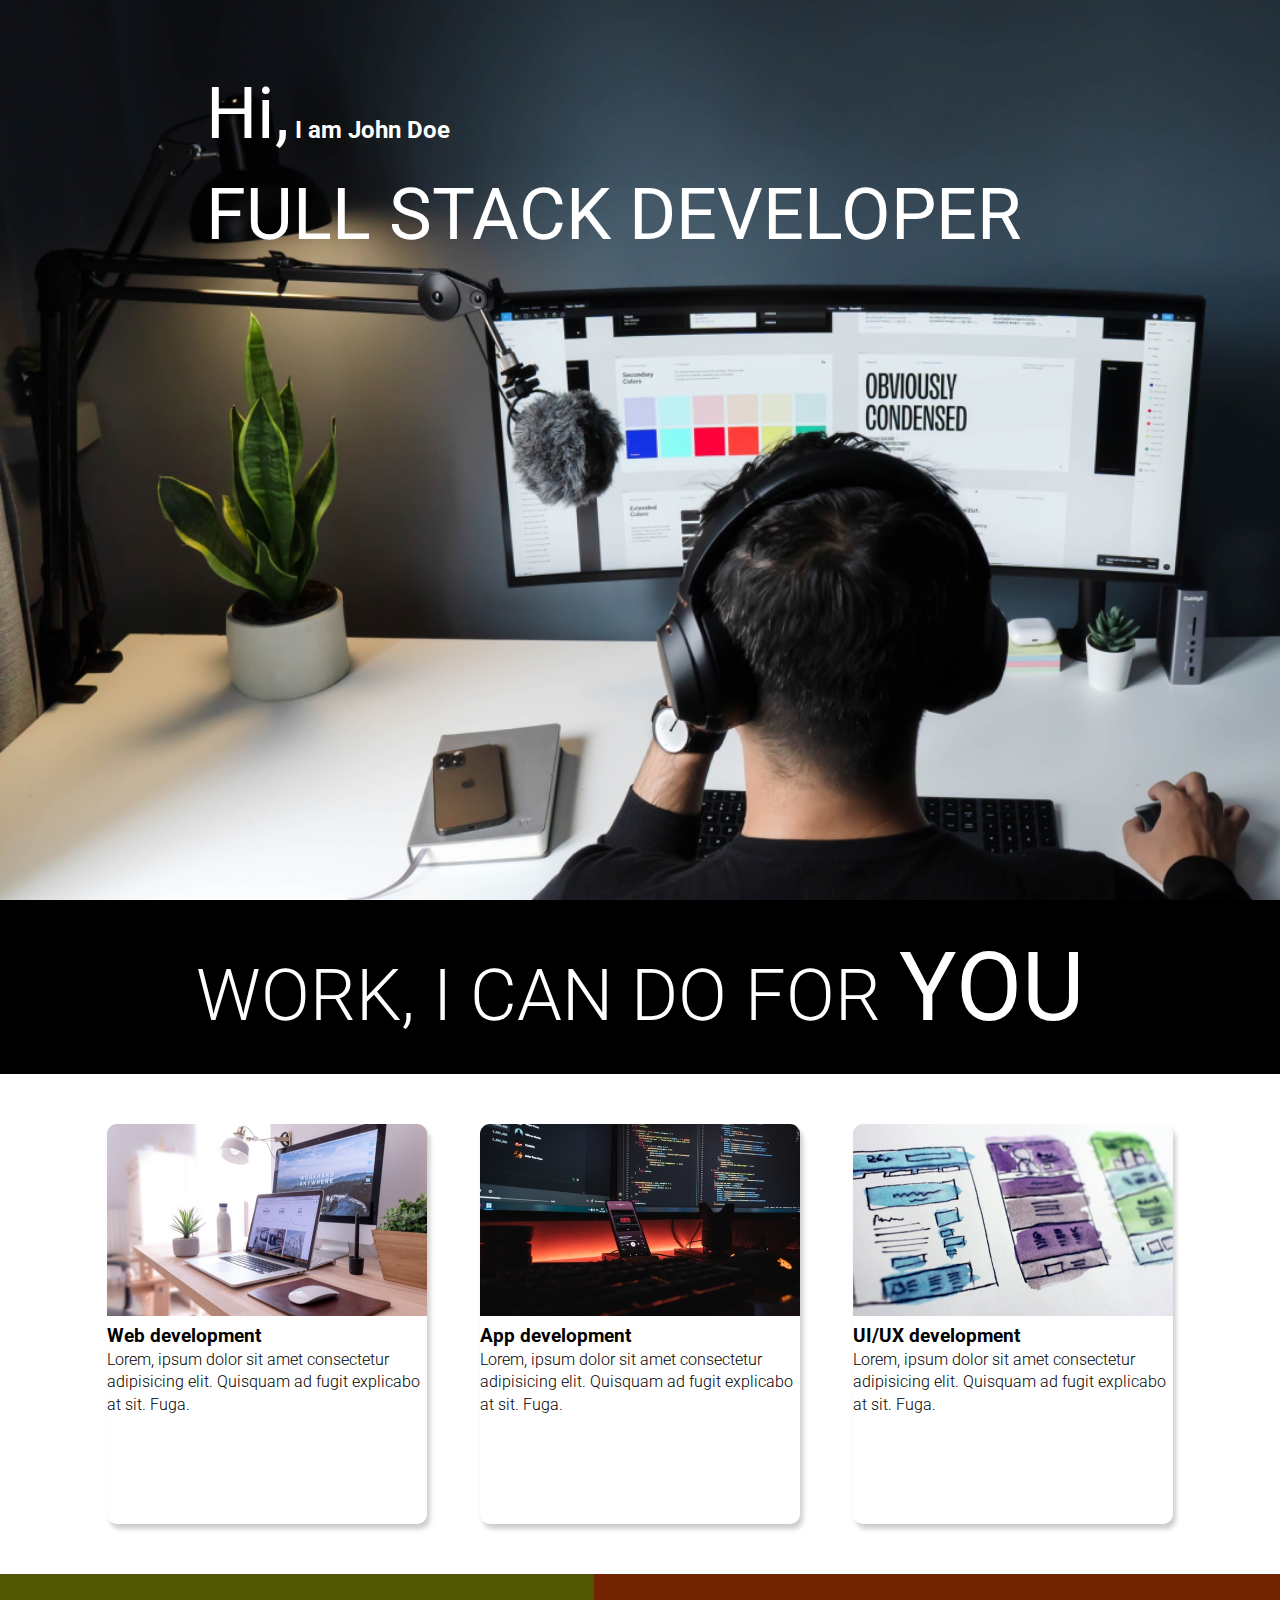
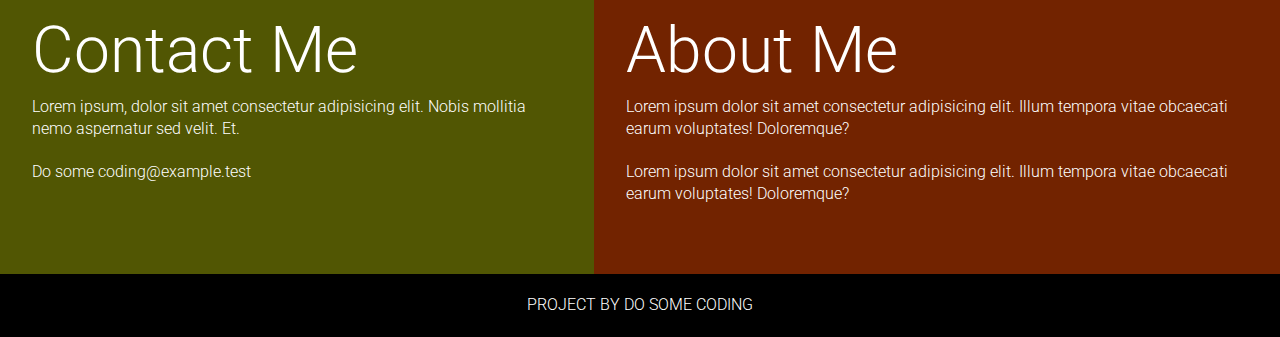
==== PROJECT4/index.html @ 7b062b56 "first-project" ====
<!DOCTYPE html>
<html lang="en">
  <head>
    <meta charset="UTF-8" />
    <meta name="viewport" content="width=device-width, initial-scale=1.0" />
    <title>Developer | Landing page</title>
    <link rel="stylesheet" href="style.css" />
  </head>
  <body>
    <section class="hero_section">
      <div class="text_container">
        <h2><span class="lg_text">Hi,</span> I am John Doe</h2>
        <h2 class="lg_text">FULL STACK DEVELOPER</h2>
      </div>
    </section>
    <section class="black_box">
      <h2>WORK, I CAN DO FOR <span> YOU </span></h2>
    </section>
    <section class="work">
      <div class="grid_item">
        <div class="card">
          <div class="image_container">
            <img src="./images/web.png" alt="web development" />
          </div>
          <div class="card_container">
            <h3>Web development</h3>
            <p>
              Lorem, ipsum dolor sit amet consectetur adipisicing elit. Quisquam
              ad fugit explicabo at sit. Fuga.
            </p>
          </div>
        </div>
      </div>
      <div class="grid_item">
        <div class="card">
          <div class="image_container">
            <img src="./images/mobile.png" alt="app development" />
          </div>
          <div class="card_container">
            <h3>App development</h3>
            <p>
              Lorem, ipsum dolor sit amet consectetur adipisicing elit. Quisquam
              ad fugit explicabo at sit. Fuga.
            </p>
          </div>
        </div>
      </div>
      <div class="grid_item">
        <div class="card">
          <div class="image_container">
            <img src="./images/uiux.png" alt="ui/ux development" />
          </div>
          <div class="card_container">
            <h3>UI/UX development</h3>
            <p>
              Lorem, ipsum dolor sit amet consectetur adipisicing elit. Quisquam
              ad fugit explicabo at sit. Fuga.
            </p>
          </div>
        </div>
      </div>
    </section>
    <section class="bottom_section">
      <div class="contact">
        <h2>Contact Me</h2>
        <p>
          Lorem ipsum, dolor sit amet consectetur adipisicing elit. Nobis
          mollitia nemo aspernatur sed velit. Et.
        </p>
        <p>Do some coding@example.test</p>
      </div>
      <div class="about">
        <h2>About Me</h2>
        <p>
          Lorem ipsum dolor sit amet consectetur adipisicing elit. Illum tempora
          vitae obcaecati earum voluptates! Doloremque?
        </p>
        <p>
          Lorem ipsum dolor sit amet consectetur adipisicing elit. Illum tempora
          vitae obcaecati earum voluptates! Doloremque?
        </p>
      </div>
    </section>
    <footer>
        <p>PROJECT BY DO SOME CODING</p>
    </footer>
  </body>
</html>
---- PROJECT4/style.css ----
@import url('https://fonts.googleapis.com/css2?family=Roboto:ital,wght@0,100;0,300;0,400;0,500;1,100;1,300;1,400&display=swap');

* {
    margin: 0;
    padding: 0;
    box-sizing: border-box;
}

html, body {
    line-height: 1.4;
    font-weight: 300;
    font-family: 'Roboto', sans-serif;
}

.hero_section {
    background-image: url(./images/developer.png);
    min-height: 100vh;
    background-position: centre;
    background-size: cover;
    background-repeat: no-repeat;
}

.text_container {
    color: white;
    max-width: 900px;
    margin: 0 auto;
    padding-top: 64px;
    padding-left: 16px;
}

.lg_text {
    font-size: 72px;
    font-weight: 400;    
}

.black_box {
    padding: 20px;
    background-color: black;
}

.black_box h2{
    color: white;
    font-weight: 300;
    text-align: center;
    font-size: 72px;
}

.black_box span {
    font-size: 96px;
    font-weight: 400;
}

.work {
    display: grid;
    grid-template-columns: repeat(auto-fit, minmax(320px, 1fr));
    gap: 20px;
    max-width: 1100px;
    margin: 50px auto;
}

.grid_item {
    display: flex;
    justify-content: center;
    align-items: center;
}

.card {
    max-width: 320px;
    height: 400px;
    border-radius: 10px;
    box-shadow: 3px 5px 5px rgba(1, 1, 1, 0.2);
    transition: 0.2s ease-in-out;
}

.card:hover {
    transform: scale(1.04);
    transition: 0.2s;
    box-shadow: 3px 5px 5px rgba(1, 1, 1, 0.4);
}

.card_containter {
    padding: 20px;
}

.card_containter h3 {
    margin-bottom: 10px;
}

.bottom_section {
    display: flex;
}
.contact {
    background-color:  #515603;  
}

.about {
    background-color: #722300;
}

.contact, .about {
    min-height: 300px;
    padding: 32px;
    color: white;
}

.contact p, .about p {
    margin-bottom: 20px;
}

.contact h2, .about h2 {
    font-size: 64px;
    font-weight: 300;
}

footer {
    text-align: center;
    text-transform: uppercase;
    background-color: #000;
    padding: 20px;
    color: white;
}

@media (max-width: 786px) {
    .hero_section {
        min-height: 50vh;
    }
    .text_container {
        padding: 10px 0;
        text-align: centre;
    }
    .lg_text {
        font-size: 32px;
    }
    .black_box {
        font-size: 32px;
        font-weight: 400;
    }
    .bottom_section {
        flex-direction: column;
    }
    h1 {
        font-size: 32px;
    }
    .about, .contact {
        font-size: 32px;
    }
}
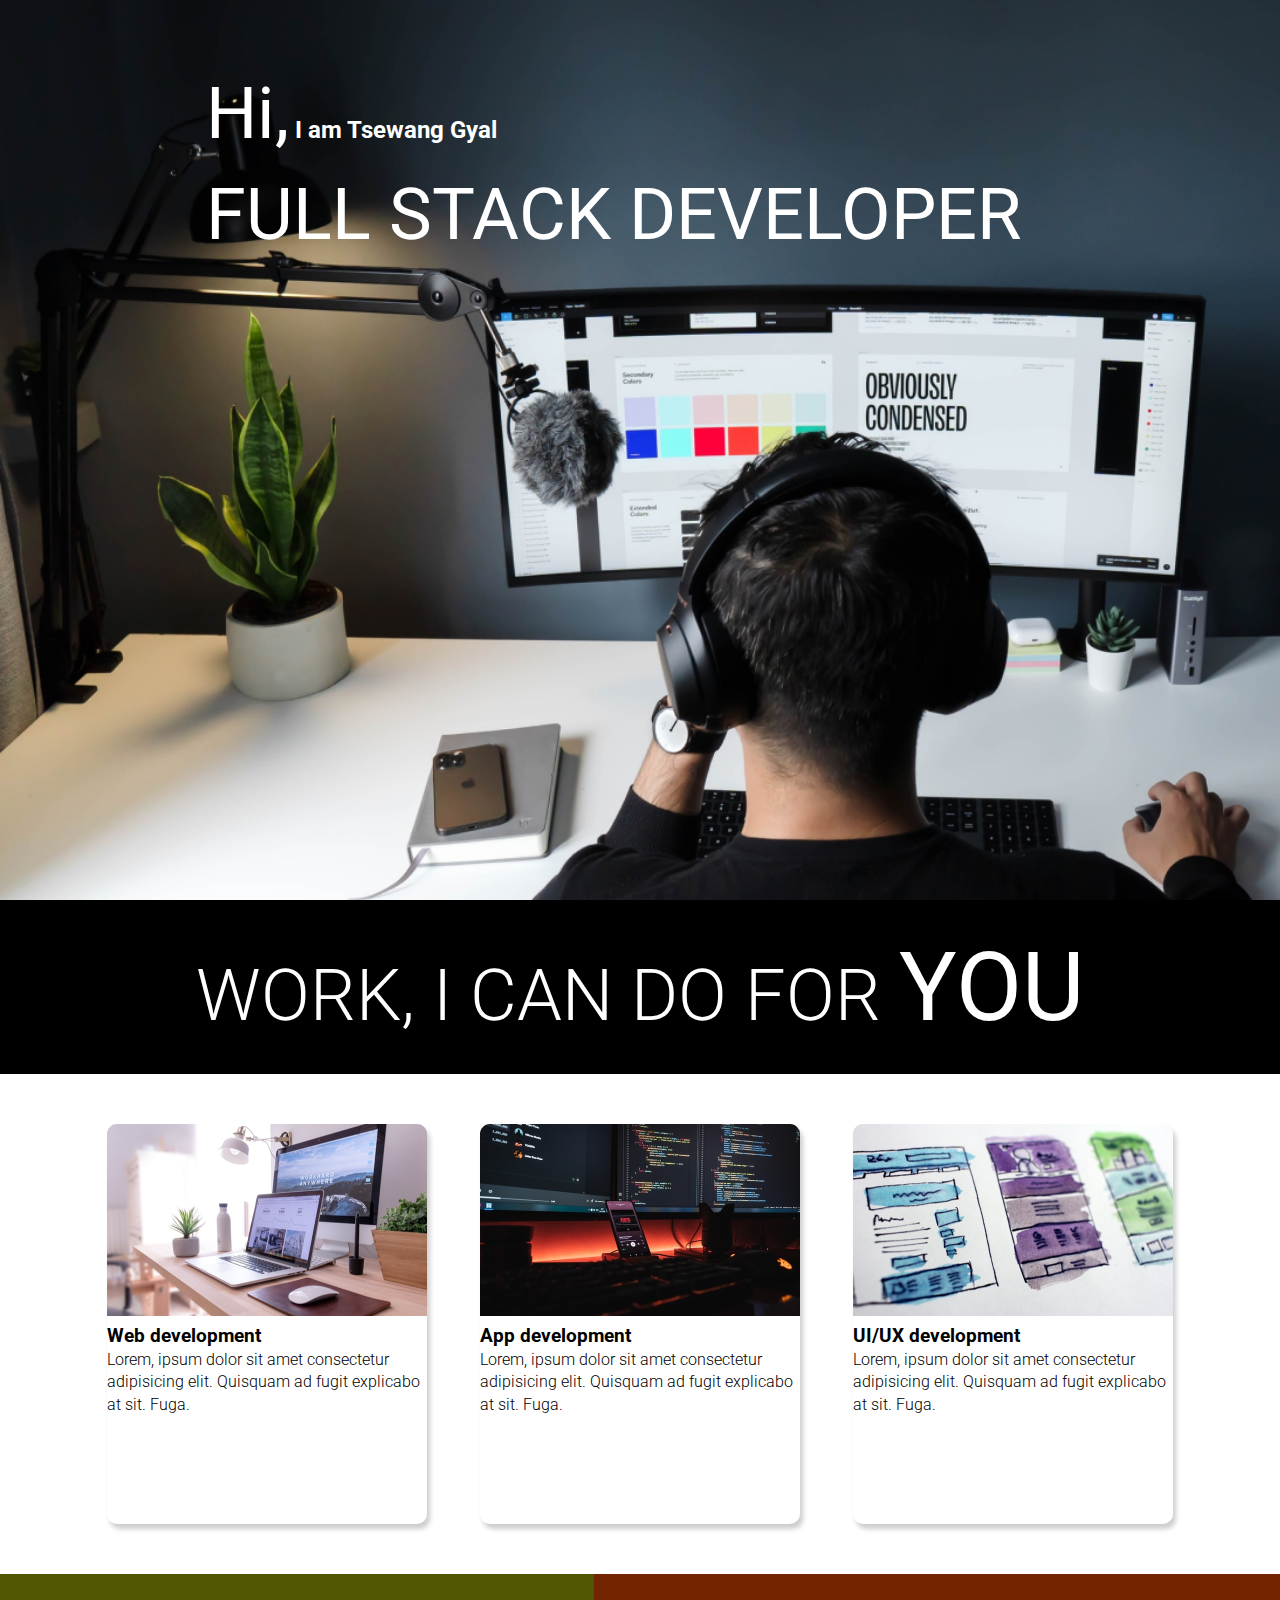
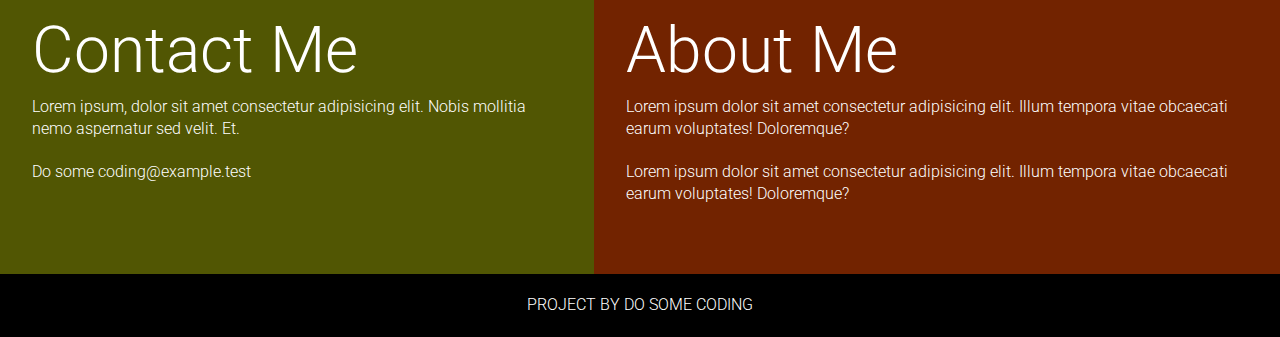
==== commit ad465c2d: "Update index.html" ====
--- a/PROJECT4/index.html
+++ b/PROJECT4/index.html
@@ -9,7 +9,7 @@
   <body>
     <section class="hero_section">
       <div class="text_container">
-        <h2><span class="lg_text">Hi,</span> I am John Doe</h2>
+        <h2><span class="lg_text">Hi,</span> I am Tsewang Gyal</h2>
         <h2 class="lg_text">FULL STACK DEVELOPER</h2>
       </div>
     </section>
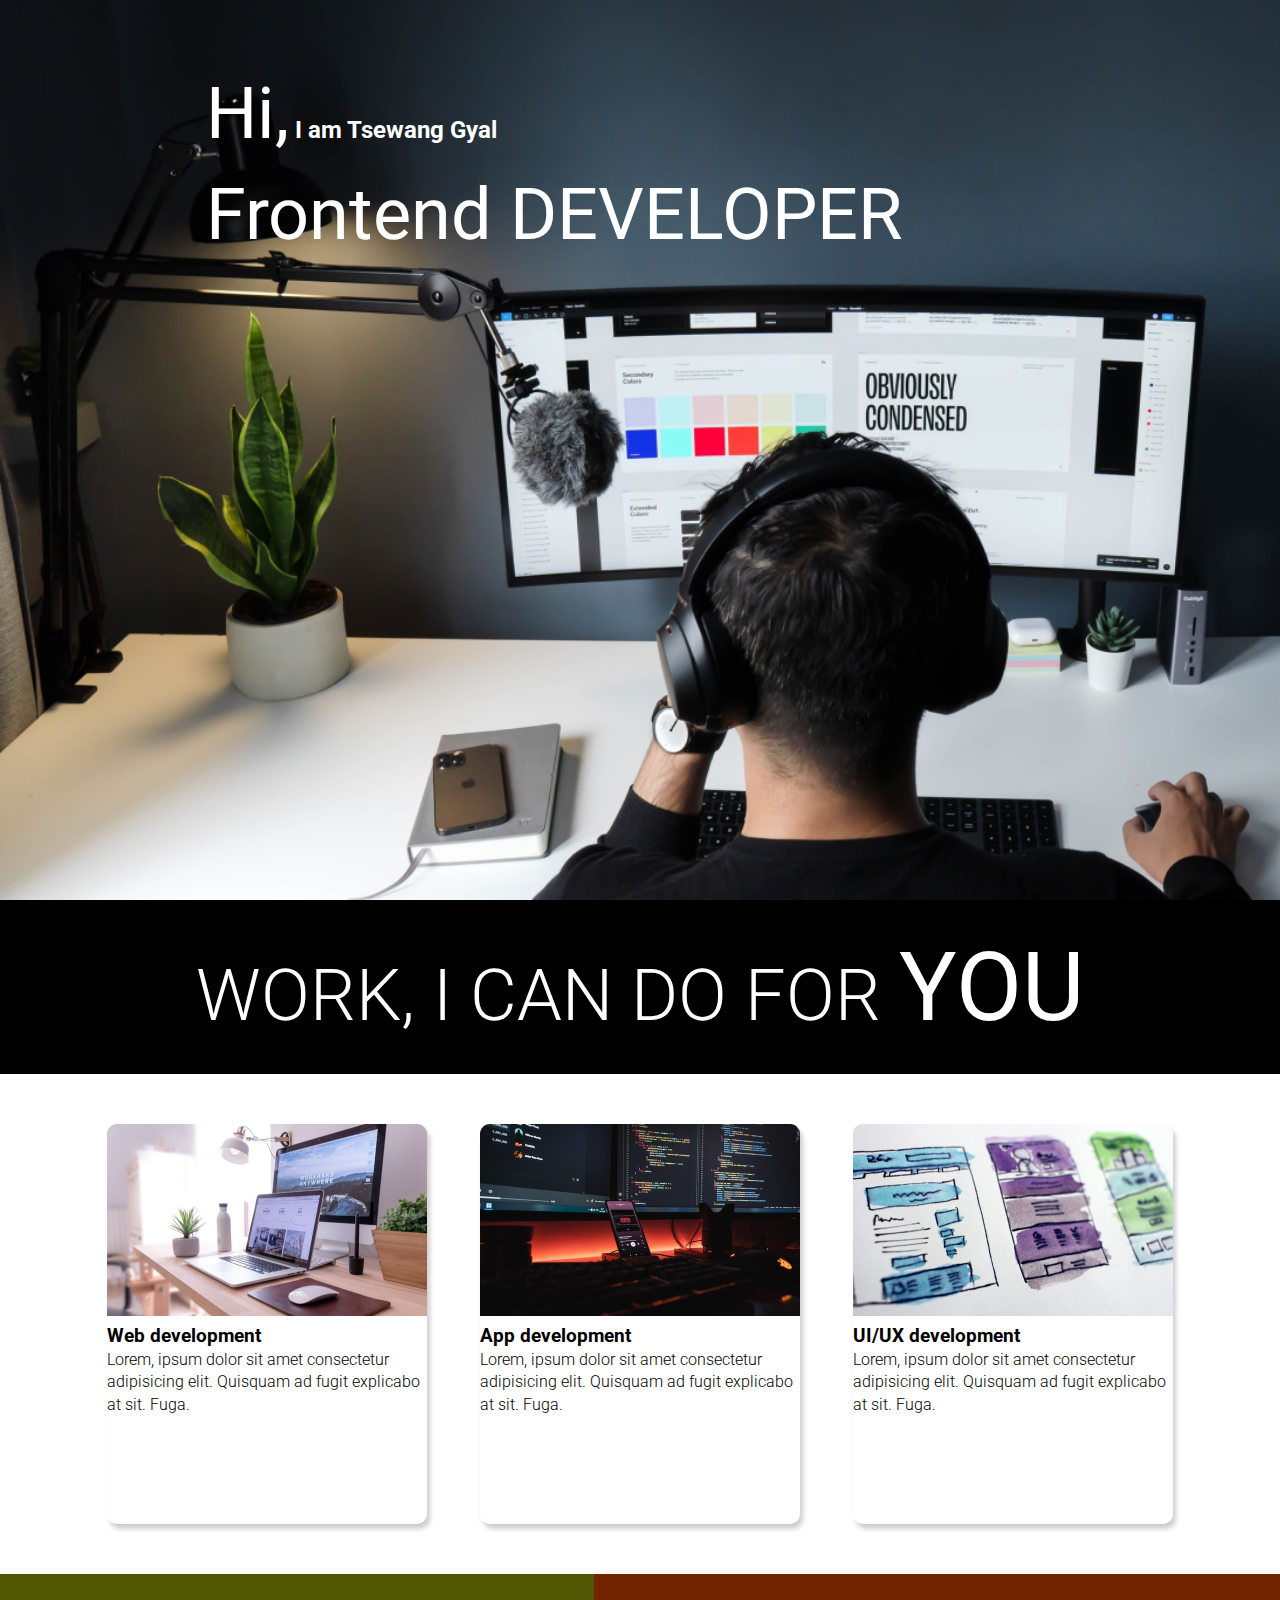
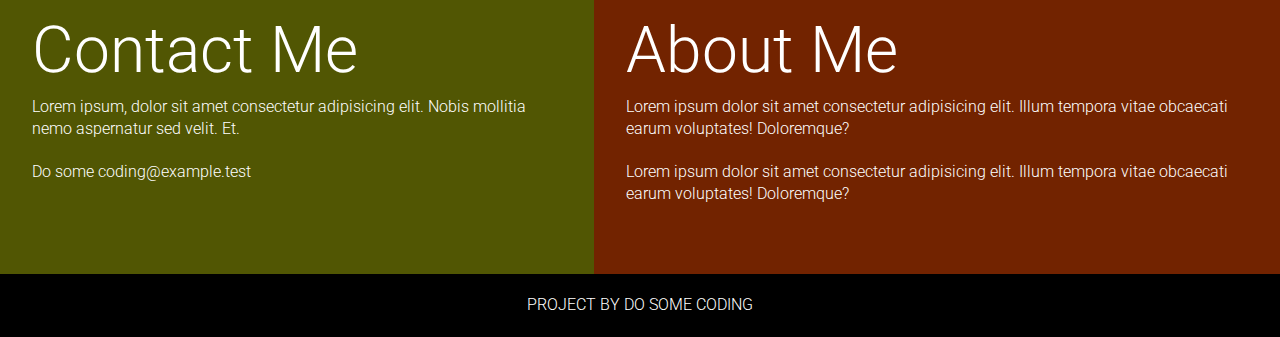
==== commit f631a4e0: "Update index.html" ====
--- a/PROJECT4/index.html
+++ b/PROJECT4/index.html
@@ -10,7 +10,7 @@
     <section class="hero_section">
       <div class="text_container">
         <h2><span class="lg_text">Hi,</span> I am Tsewang Gyal</h2>
-        <h2 class="lg_text">FULL STACK DEVELOPER</h2>
+        <h2 class="lg_text">Frontend DEVELOPER</h2>
       </div>
     </section>
     <section class="black_box">
